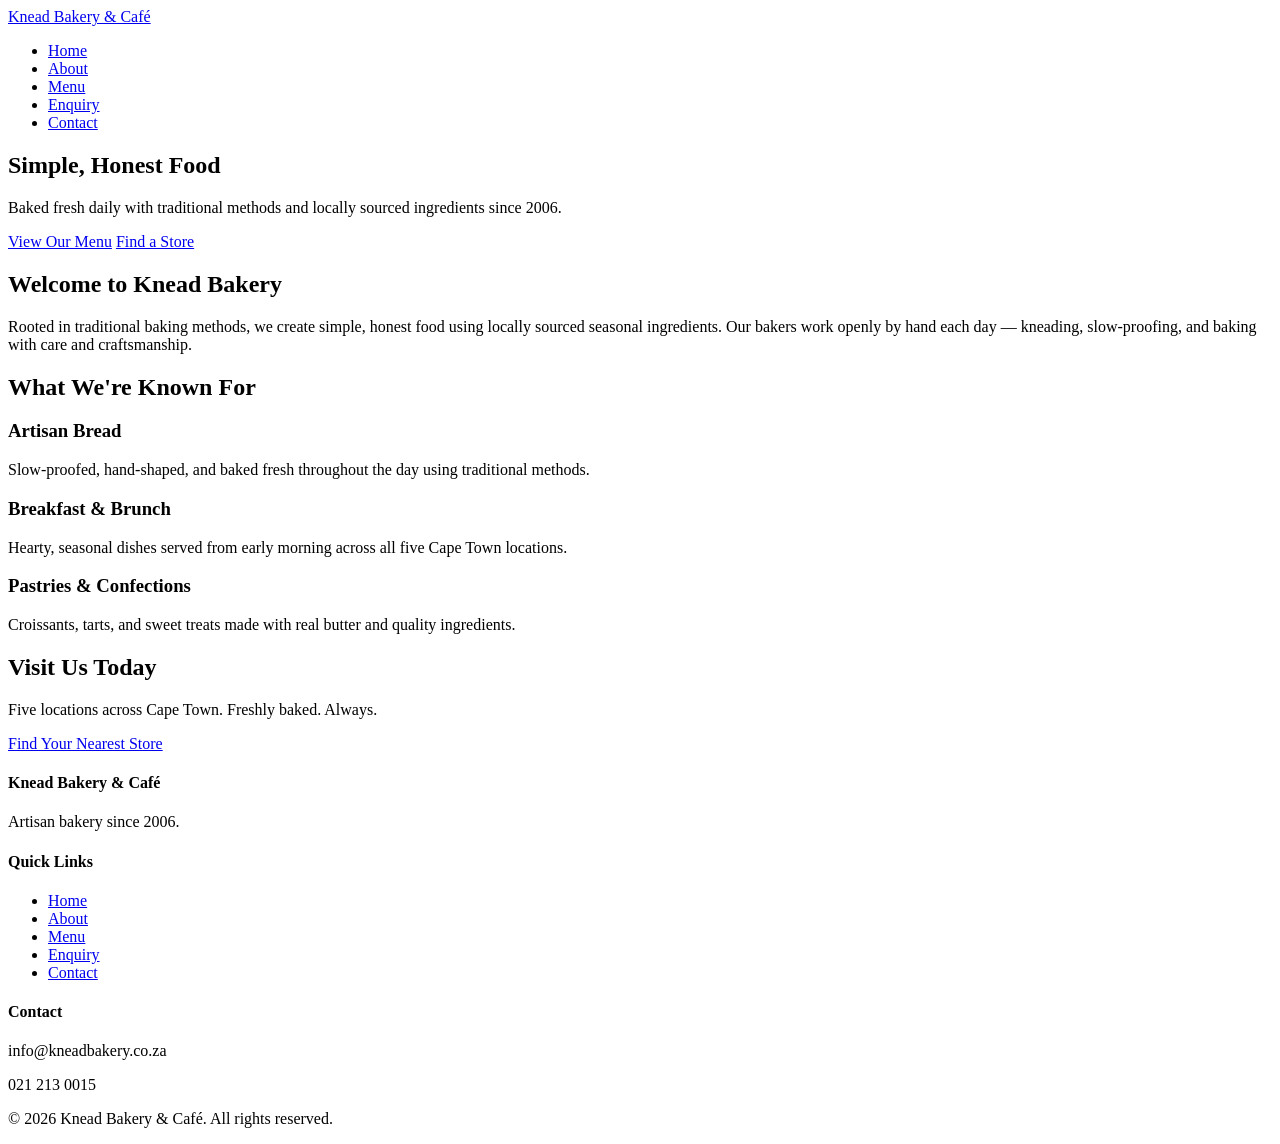
==== index.html @ 8f459b96 "Part 1: Add HTML structure for 5 pages" ====
<!DOCTYPE html>
<html lang="en">
<head>
    <meta charset="UTF-8">
    <meta name="viewport" content="width=device-width, initial-scale=1.0">
    <meta name="description" content="Knead Bakery & Café - Artisan bakery in Cape Town since 2006. Fresh bread, pastries, breakfast and brunch at five locations.">
    <title>Knead Bakery & Café | Home</title>

    <!-- Google Fonts -->
    <link rel="preconnect" href="https://fonts.googleapis.com">
    <link rel="preconnect" href="https://fonts.gstatic.com" crossorigin>
    <link href="https://fonts.googleapis.com/css2?family=Playfair+Display:wght@400;700&family=Lato:wght@300;400;700&display=swap" rel="stylesheet">

    <!-- External CSS (Part 2 will fill this in) -->
    <link rel="stylesheet" href="css/style.css">
</head>
<body>

    <!-- ==================== HEADER / NAVIGATION ==================== -->
    <header class="site-header">
        <div class="container">
            <a href="index.html" class="logo">Knead Bakery <span>& Café</span></a>

            <nav class="main-nav">
                <ul>
                    <li><a href="index.html" class="active">Home</a></li>
                    <li><a href="about.html">About</a></li>
                    <li><a href="services.html">Menu</a></li>
                    <li><a href="enquiry.html">Enquiry</a></li>
                    <li><a href="contact.html">Contact</a></li>
                </ul>
            </nav>
        </div>
    </header>

    <!-- ==================== MAIN CONTENT ==================== -->
    <main>

        <!-- Hero Section -->
        <section class="hero">
            <div class="container">
                <h1>Simple, Honest Food</h1>
                <p>Baked fresh daily with traditional methods and locally sourced ingredients since 2006.</p>
                <a href="services.html" class="btn btn-primary">View Our Menu</a>
                <a href="contact.html" class="btn btn-secondary">Find a Store</a>
            </div>
        </section>

        <!-- Intro Section -->
        <section class="intro">
            <div class="container">
                <h2>Welcome to Knead Bakery</h2>
                <p>
                    Rooted in traditional baking methods, we create simple, honest food using
                    locally sourced seasonal ingredients. Our bakers work openly by hand each
                    day — kneading, slow-proofing, and baking with care and craftsmanship.
                </p>
            </div>
        </section>

        <!-- Featured Items Section -->
        <section class="featured">
            <div class="container">
                <h2>What We're Known For</h2>

                <div class="featured-grid">

                    <article class="featured-card">
                        <h3>Artisan Bread</h3>
                        <p>Slow-proofed, hand-shaped, and baked fresh throughout the day using traditional methods.</p>
                    </article>

                    <article class="featured-card">
                        <h3>Breakfast & Brunch</h3>
                        <p>Hearty, seasonal dishes served from early morning across all five Cape Town locations.</p>
                    </article>

                    <article class="featured-card">
                        <h3>Pastries & Confections</h3>
                        <p>Croissants, tarts, and sweet treats made with real butter and quality ingredients.</p>
                    </article>

                </div>
            </div>
        </section>

        <!-- Call to Action Section -->
        <section class="cta">
            <div class="container">
                <h2>Visit Us Today</h2>
                <p>Five locations across Cape Town. Freshly baked. Always.</p>
                <a href="contact.html" class="btn btn-primary">Find Your Nearest Store</a>
            </div>
        </section>

    </main>

    <!-- ==================== FOOTER ==================== -->
    <footer class="site-footer">
        <div class="container">
            <div class="footer-col">
                <h4>Knead Bakery & Café</h4>
                <p>Artisan bakery since 2006.</p>
            </div>

            <div class="footer-col">
                <h4>Quick Links</h4>
                <ul>
                    <li><a href="index.html">Home</a></li>
                    <li><a href="about.html">About</a></li>
                    <li><a href="services.html">Menu</a></li>
                    <li><a href="enquiry.html">Enquiry</a></li>
                    <li><a href="contact.html">Contact</a></li>
                </ul>
            </div>

            <div class="footer-col">
                <h4>Contact</h4>
                <p>info@kneadbakery.co.za</p>
                <p>021 213 0015</p>
            </div>
        </div>

        <div class="footer-bottom">
            <p>&copy; 2026 Knead Bakery & Café. All rights reserved.</p>
        </div>
    </footer>

    <!-- External JavaScript (Part 3 will fill this in) -->
    <script src="js/script.js"></script>

</body>
</html>
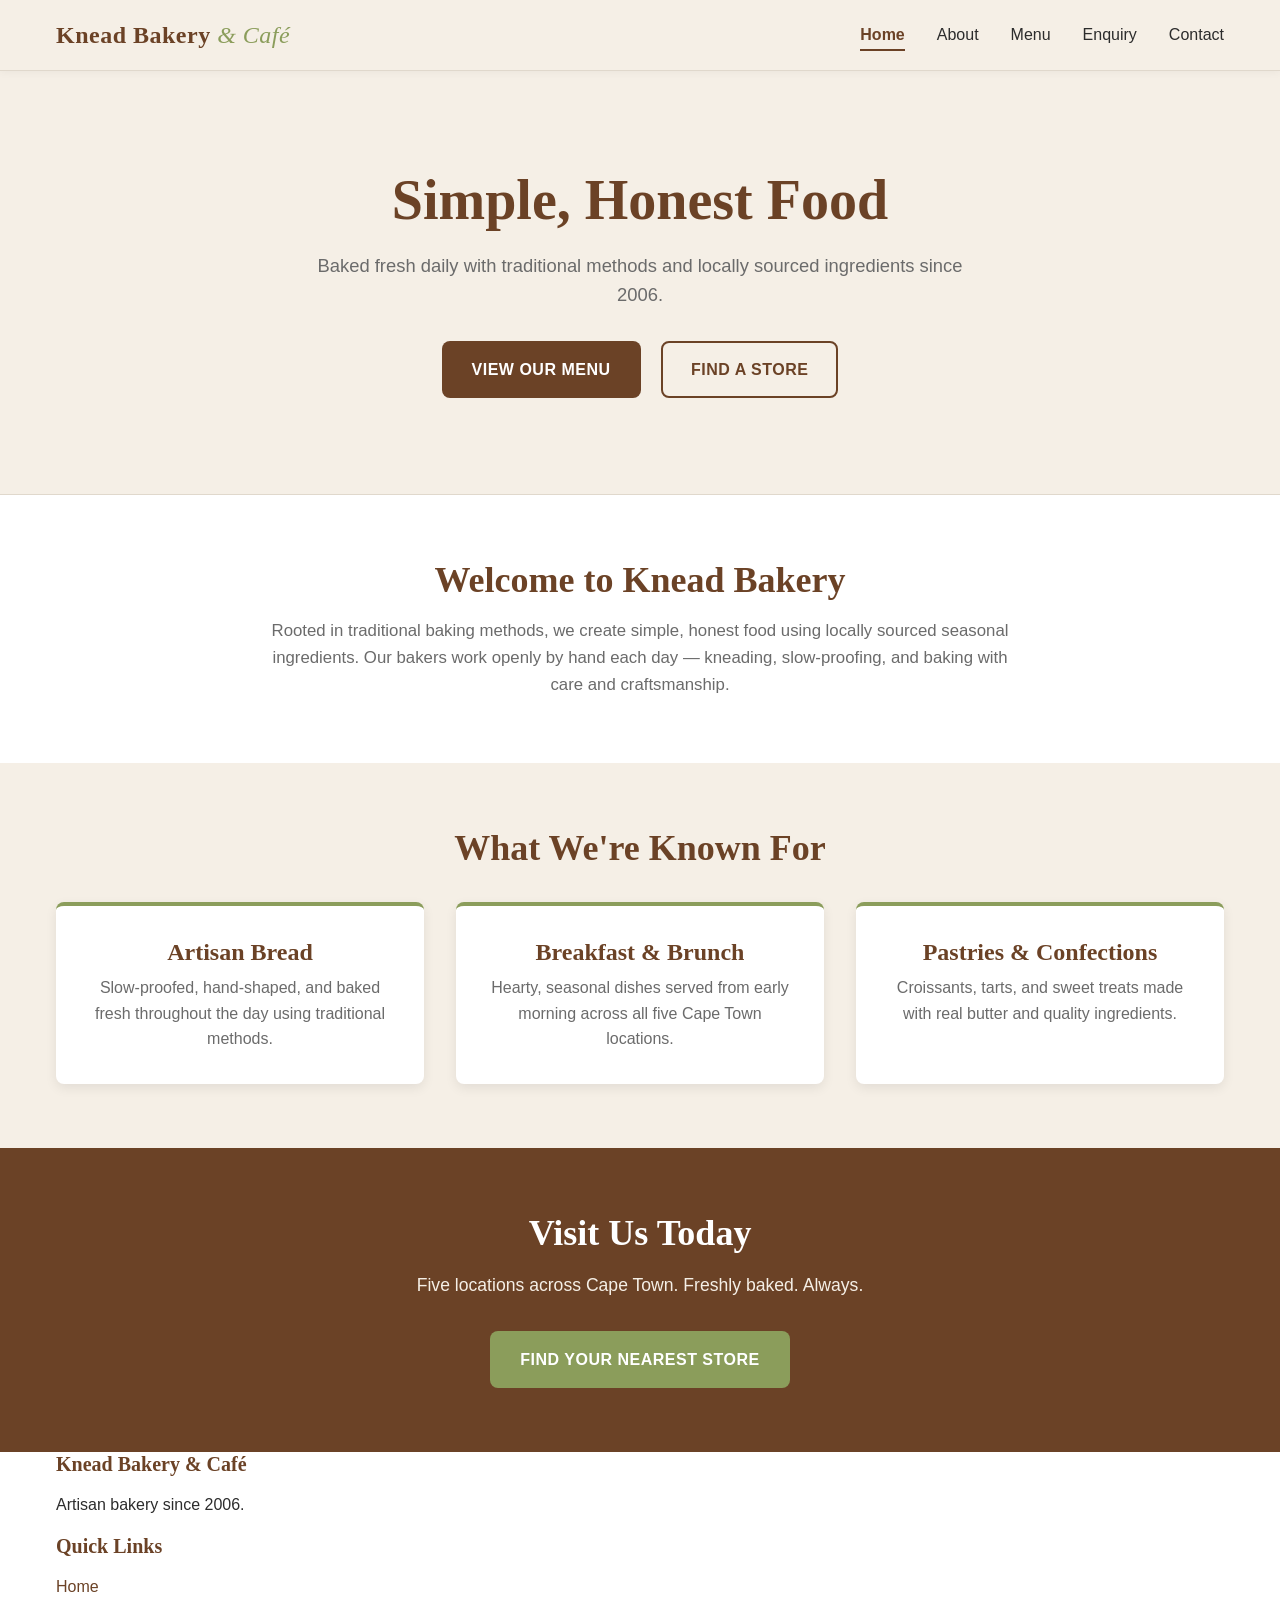
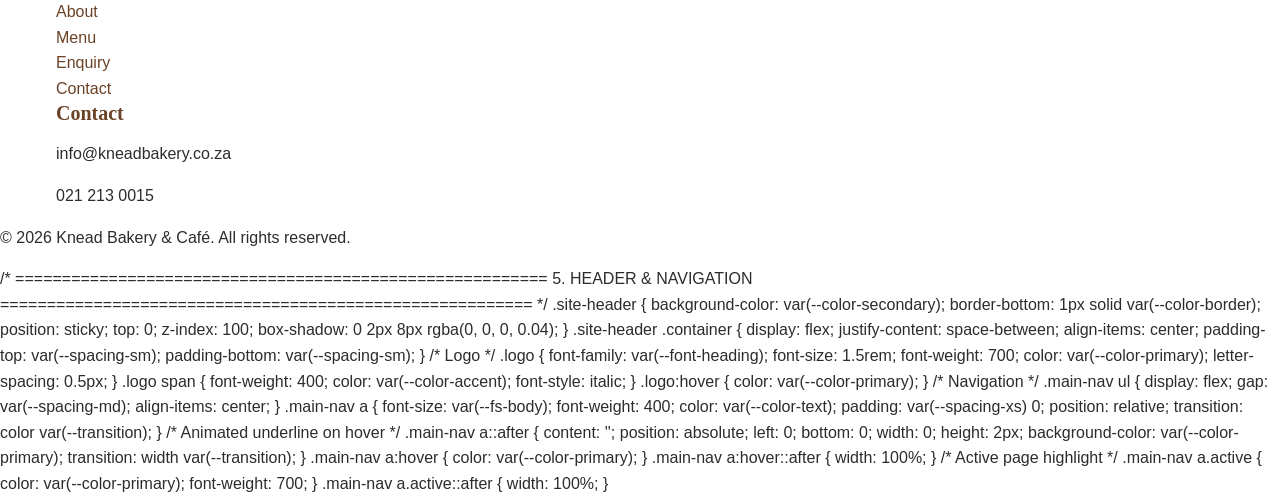
==== commit 05e67a60: "Part 2: CSS styling and responsive design" ====
--- a/index.html
+++ b/index.html
@@ -128,6 +128,89 @@
 
     <!-- External JavaScript (Part 3 will fill this in) -->
     <script src="js/script.js"></script>
-
+/* =========================================================
+   5. HEADER & NAVIGATION
+   ========================================================= */
+.site-header {
+    background-color: var(--color-secondary);
+    border-bottom: 1px solid var(--color-border);
+    position: sticky;
+    top: 0;
+    z-index: 100;
+    box-shadow: 0 2px 8px rgba(0, 0, 0, 0.04);
+}
+
+.site-header .container {
+    display: flex;
+    justify-content: space-between;
+    align-items: center;
+    padding-top: var(--spacing-sm);
+    padding-bottom: var(--spacing-sm);
+}
+
+/* Logo */
+.logo {
+    font-family: var(--font-heading);
+    font-size: 1.5rem;
+    font-weight: 700;
+    color: var(--color-primary);
+    letter-spacing: 0.5px;
+}
+
+.logo span {
+    font-weight: 400;
+    color: var(--color-accent);
+    font-style: italic;
+}
+
+.logo:hover {
+    color: var(--color-primary);
+}
+
+/* Navigation */
+.main-nav ul {
+    display: flex;
+    gap: var(--spacing-md);
+    align-items: center;
+}
+
+.main-nav a {
+    font-size: var(--fs-body);
+    font-weight: 400;
+    color: var(--color-text);
+    padding: var(--spacing-xs) 0;
+    position: relative;
+    transition: color var(--transition);
+}
+
+/* Animated underline on hover */
+.main-nav a::after {
+    content: '';
+    position: absolute;
+    left: 0;
+    bottom: 0;
+    width: 0;
+    height: 2px;
+    background-color: var(--color-primary);
+    transition: width var(--transition);
+}
+
+.main-nav a:hover {
+    color: var(--color-primary);
+}
+
+.main-nav a:hover::after {
+    width: 100%;
+}
+
+/* Active page highlight */
+.main-nav a.active {
+    color: var(--color-primary);
+    font-weight: 700;
+}
+
+.main-nav a.active::after {
+    width: 100%;
+}
 </body>
 </html>
--- a/css/style.css
+++ b/css/style.css
@@ -0,0 +1,470 @@
+/* =========================================================
+   KNEAD BAKERY & CAFÉ - MAIN STYLESHEET
+   Author: Rumbidzai Tiara Lovely Chirombe
+   Student Number: ST10535542
+   Module: WEDE5020 - Part 2
+   ========================================================= */
+
+/* =========================================================
+   1. CSS RESET
+   Removes default browser styles for consistent rendering
+   ========================================================= */
+* {
+    margin: 0;
+    padding: 0;
+    box-sizing: border-box;
+}
+
+html {
+    scroll-behavior: smooth;
+}
+
+img {
+    max-width: 100%;
+    display: block;
+}
+
+ul {
+    list-style: none;
+}
+
+a {
+    text-decoration: none;
+    color: inherit;
+}
+
+button,
+input,
+textarea,
+select {
+    font-family: inherit;
+    font-size: inherit;
+}
+
+/* =========================================================
+   2. CSS VARIABLES (Design Tokens)
+   Central place to manage colours, fonts, spacing
+   ========================================================= */
+:root {
+    /* Colours */
+    --color-primary: #6B4226;        /* Warm Brown */
+    --color-secondary: #F5EFE6;      /* Cream */
+    --color-accent: #8B9D5B;         /* Olive */
+    --color-bg: #FFFFFF;             /* White */
+    --color-text: #2C2C2C;           /* Dark Text */
+    --color-text-light: #6B6B6B;     /* Muted Text */
+    --color-border: #E0D8CC;         /* Soft Border */
+    --color-white: #FFFFFF;
+
+    /* Typography */
+    --font-heading: 'Playfair Display', serif;
+    --font-body: 'Lato', sans-serif;
+
+    /* Font Sizes (using rem for responsiveness) */
+    --fs-h1: 3rem;         /* 48px */
+    --fs-h2: 2.25rem;      /* 36px */
+    --fs-h3: 1.5rem;       /* 24px */
+    --fs-h4: 1.25rem;      /* 20px */
+    --fs-body: 1rem;       /* 16px */
+    --fs-small: 0.875rem;  /* 14px */
+
+    /* Spacing */
+    --spacing-xs: 0.5rem;
+    --spacing-sm: 1rem;
+    --spacing-md: 2rem;
+    --spacing-lg: 4rem;
+    --spacing-xl: 6rem;
+
+    /* Layout */
+    --max-width: 1200px;
+    --radius: 8px;
+    --shadow: 0 4px 12px rgba(0, 0, 0, 0.08);
+    --transition: 0.3s ease;
+}
+
+/* =========================================================
+   3. BASE STYLES
+   Applies to body and standard elements site-wide
+   ========================================================= */
+body {
+    font-family: var(--font-body);
+    font-size: var(--fs-body);
+    line-height: 1.6;
+    color: var(--color-text);
+    background-color: var(--color-bg);
+    -webkit-font-smoothing: antialiased;
+}
+
+/* Headings - Playfair Display for elegance */
+h1, h2, h3, h4 {
+    font-family: var(--font-heading);
+    color: var(--color-primary);
+    line-height: 1.2;
+    margin-bottom: var(--spacing-sm);
+}
+
+h1 { font-size: var(--fs-h1); }
+h2 { font-size: var(--fs-h2); }
+h3 { font-size: var(--fs-h3); }
+h4 { font-size: var(--fs-h4); }
+
+p {
+    margin-bottom: var(--spacing-sm);
+    color: var(--color-text);
+}
+
+a {
+    color: var(--color-primary);
+    transition: color var(--transition);
+}
+
+a:hover {
+    color: var(--color-accent);
+}
+
+/* =========================================================
+   4. LAYOUT CONTAINER
+   Centres content with a max-width
+   ========================================================= */
+.container {
+    width: 100%;
+    max-width: var(--max-width);
+    margin: 0 auto;
+    padding: 0 var(--spacing-sm);
+}
+/* =========================================================
+   5. HEADER & NAVIGATION
+   ========================================================= */
+.site-header {
+    background-color: var(--color-secondary);
+    border-bottom: 1px solid var(--color-border);
+    position: sticky;
+    top: 0;
+    z-index: 100;
+    box-shadow: 0 2px 8px rgba(0, 0, 0, 0.04);
+}
+
+.site-header .container {
+    display: flex;
+    justify-content: space-between;
+    align-items: center;
+    padding-top: var(--spacing-sm);
+    padding-bottom: var(--spacing-sm);
+}
+
+.logo {
+    font-family: var(--font-heading);
+    font-size: 1.5rem;
+    font-weight: 700;
+    color: var(--color-primary);
+    letter-spacing: 0.5px;
+}
+
+.logo span {
+    font-weight: 400;
+    color: var(--color-accent);
+    font-style: italic;
+}
+
+.logo:hover {
+    color: var(--color-primary);
+}
+
+.main-nav ul {
+    display: flex;
+    gap: var(--spacing-md);
+    align-items: center;
+}
+
+.main-nav a {
+    font-size: var(--fs-body);
+    font-weight: 400;
+    color: var(--color-text);
+    padding: var(--spacing-xs) 0;
+    position: relative;
+    transition: color var(--transition);
+}
+
+.main-nav a::after {
+    content: '';
+    position: absolute;
+    left: 0;
+    bottom: 0;
+    width: 0;
+    height: 2px;
+    background-color: var(--color-primary);
+    transition: width var(--transition);
+}
+
+.main-nav a:hover {
+    color: var(--color-primary);
+}
+
+.main-nav a:hover::after {
+    width: 100%;
+}
+
+.main-nav a.active {
+    color: var(--color-primary);
+    font-weight: 700;
+}
+
+.main-nav a.active::after {
+    width: 100%;
+}
+/* =========================================================
+   6. BUTTONS
+   ========================================================= */
+.btn {
+    display: inline-block;
+    padding: 0.85rem 1.75rem;
+    font-family: var(--font-body);
+    font-size: var(--fs-body);
+    font-weight: 700;
+    letter-spacing: 0.5px;
+    text-transform: uppercase;
+    border-radius: var(--radius);
+    cursor: pointer;
+    transition: all var(--transition);
+    border: 2px solid transparent;
+    text-align: center;
+}
+
+.btn-primary {
+    background-color: var(--color-primary);
+    color: var(--color-white);
+}
+
+.btn-primary:hover {
+    background-color: var(--color-accent);
+    color: var(--color-white);
+    transform: translateY(-2px);
+    box-shadow: 0 6px 16px rgba(0, 0, 0, 0.15);
+}
+
+.btn-secondary {
+    background-color: transparent;
+    color: var(--color-primary);
+    border-color: var(--color-primary);
+}
+
+.btn-secondary:hover {
+    background-color: var(--color-primary);
+    color: var(--color-white);
+    transform: translateY(-2px);
+}
+
+/* =========================================================
+   7. HERO SECTION
+   ========================================================= */
+.hero {
+    background-color: var(--color-secondary);
+    padding: var(--spacing-xl) 0;
+    text-align: center;
+    border-bottom: 1px solid var(--color-border);
+}
+
+.hero h1 {
+    font-size: 3.5rem;
+    margin-bottom: var(--spacing-sm);
+    color: var(--color-primary);
+}
+
+.hero p {
+    font-size: 1.15rem;
+    color: var(--color-text-light);
+    max-width: 650px;
+    margin: 0 auto var(--spacing-md);
+}
+
+.hero .btn {
+    margin: 0 0.5rem;
+}
+
+/* =========================================================
+   8. SECTIONS
+   ========================================================= */
+section {
+    padding: var(--spacing-lg) 0;
+}
+
+.page-header {
+    background-color: var(--color-secondary);
+    padding: var(--spacing-lg) 0;
+    text-align: center;
+    border-bottom: 1px solid var(--color-border);
+}
+
+.page-header h1 {
+    margin-bottom: var(--spacing-xs);
+}
+
+.page-header p {
+    color: var(--color-text-light);
+    font-size: 1.1rem;
+    margin: 0;
+}
+
+/* Intro section (homepage) */
+.intro {
+    text-align: center;
+}
+
+.intro p {
+    max-width: 750px;
+    margin: 0 auto;
+    font-size: 1.05rem;
+    color: var(--color-text-light);
+}
+
+/* Featured cards (homepage) */
+.featured {
+    background-color: var(--color-secondary);
+}
+
+.featured h2 {
+    text-align: center;
+    margin-bottom: var(--spacing-md);
+}
+
+.featured-grid {
+    display: grid;
+    grid-template-columns: repeat(3, 1fr);
+    gap: var(--spacing-md);
+}
+
+.featured-card {
+    background-color: var(--color-white);
+    padding: var(--spacing-md);
+    border-radius: var(--radius);
+    box-shadow: var(--shadow);
+    text-align: center;
+    transition: transform var(--transition), box-shadow var(--transition);
+    border-top: 4px solid var(--color-accent);
+}
+
+.featured-card:hover {
+    transform: translateY(-6px);
+    box-shadow: 0 8px 24px rgba(0, 0, 0, 0.12);
+}
+
+.featured-card h3 {
+    margin-bottom: var(--spacing-xs);
+}
+
+.featured-card p {
+    color: var(--color-text-light);
+    margin: 0;
+}
+
+/* Call to action section */
+.cta {
+    background-color: var(--color-primary);
+    text-align: center;
+}
+
+.cta h2 {
+    color: var(--color-white);
+}
+
+.cta p {
+    color: var(--color-secondary);
+    font-size: 1.1rem;
+    margin-bottom: var(--spacing-md);
+}
+
+.cta .btn-primary {
+    background-color: var(--color-accent);
+}
+
+.cta .btn-primary:hover {
+    background-color: var(--color-white);
+    color: var(--color-primary);
+}
+
+/* Mission & Vision (about page) */
+.mv-grid {
+    display: grid;
+    grid-template-columns: repeat(2, 1fr);
+    gap: var(--spacing-md);
+}
+
+.mv-card {
+    background-color: var(--color-secondary);
+    padding: var(--spacing-md);
+    border-radius: var(--radius);
+    border-left: 4px solid var(--color-accent);
+}
+
+.mv-card h3 {
+    margin-bottom: var(--spacing-xs);
+}
+
+/* Values list (about page) */
+.values-list li {
+    padding: var(--spacing-sm) 0;
+    border-bottom: 1px solid var(--color-border);
+    font-size: 1.05rem;
+}
+
+.values-list li:last-child {
+    border-bottom: none;
+}
+
+.values-list strong {
+    color: var(--color-primary);
+    font-family: var(--font-heading);
+    font-size: 1.15rem;
+}
+
+/* Menu sections (services page) */
+.menu-section {
+    padding: var(--spacing-md) 0;
+}
+
+.menu-section:nth-child(even) {
+    background-color: var(--color-secondary);
+}
+
+.section-intro {
+    color: var(--color-text-light);
+    font-style: italic;
+    margin-bottom: var(--spacing-md);
+}
+
+.menu-list {
+    display: grid;
+    gap: var(--spacing-sm);
+}
+
+.menu-list li {
+    background-color: var(--color-white);
+    padding: var(--spacing-sm) var(--spacing-md);
+    border-radius: var(--radius);
+    border-left: 3px solid var(--color-accent);
+    display: grid;
+    grid-template-columns: 1fr auto;
+    gap: 0.25rem 1rem;
+    align-items: baseline;
+}
+
+.menu-item {
+    font-family: var(--font-heading);
+    font-size: 1.15rem;
+    font-weight: 700;
+    color: var(--color-primary);
+}
+
+.menu-price {
+    font-weight: 700;
+    color: var(--color-accent);
+    font-size: 1.1rem;
+    text-align: right;
+}
+
+.menu-desc {
+    grid-column: 1 / -1;
+    font-size: 0.95rem;
+    color: var(--color-text-light);
+    margin: 0;
+}
